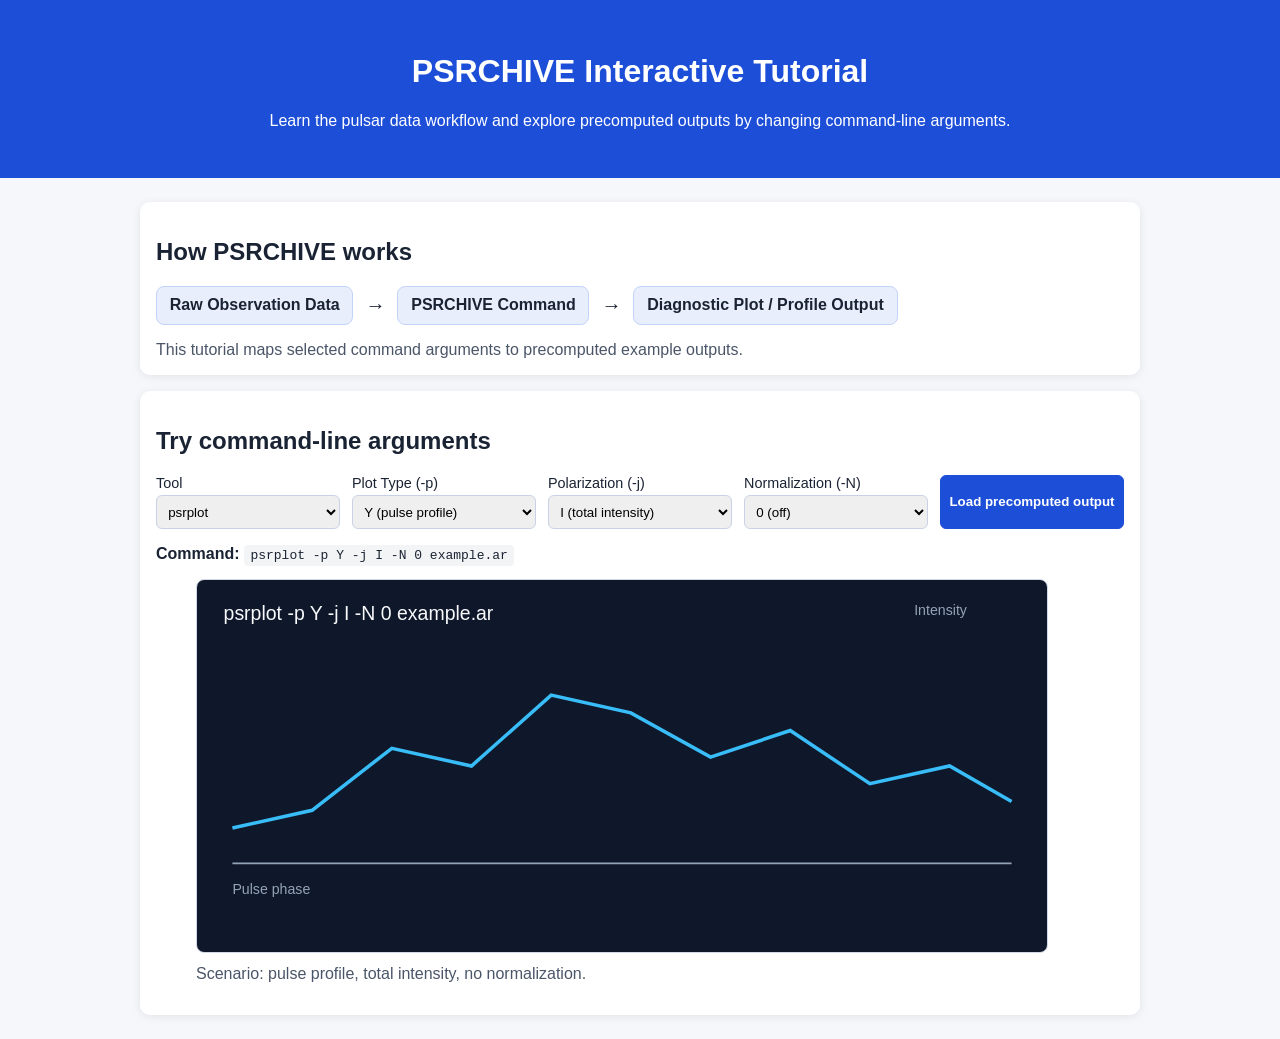
==== index.html @ 6fdd63bd "Add interactive static tutorial website scaffold Agent-Logs-Url: https://github.com/HendrikGC02/Puls" ====
<!DOCTYPE html>
<html lang="en">
<head>
  <meta charset="UTF-8" />
  <meta name="viewport" content="width=device-width, initial-scale=1.0" />
  <title>PSRCHIVE Interactive Tutorial</title>
  <link rel="stylesheet" href="styles.css" />
</head>
<body>
  <header class="hero">
    <h1>PSRCHIVE Interactive Tutorial</h1>
    <p>Learn the pulsar data workflow and explore precomputed outputs by changing command-line arguments.</p>
  </header>

  <main>
    <section class="panel">
      <h2>How PSRCHIVE works</h2>
      <div class="flow">
        <div class="node">Raw Observation Data</div>
        <div class="arrow">→</div>
        <div class="node">PSRCHIVE Command</div>
        <div class="arrow">→</div>
        <div class="node">Diagnostic Plot / Profile Output</div>
      </div>
      <p class="hint">This tutorial maps selected command arguments to precomputed example outputs.</p>
    </section>

    <section class="panel">
      <h2>Try command-line arguments</h2>
      <form id="scenario-form" class="controls">
        <label>
          Tool
          <select id="tool" name="tool">
            <option value="psrplot">psrplot</option>
          </select>
        </label>

        <label>
          Plot Type (-p)
          <select id="plot" name="plot">
            <option value="Y">Y (pulse profile)</option>
            <option value="S">S (phase vs frequency)</option>
          </select>
        </label>

        <label>
          Polarization (-j)
          <select id="pol" name="pol">
            <option value="I">I (total intensity)</option>
            <option value="S">S (Stokes)</option>
          </select>
        </label>

        <label>
          Normalization (-N)
          <select id="norm" name="norm">
            <option value="0">0 (off)</option>
            <option value="1">1 (on)</option>
          </select>
        </label>

        <button type="submit">Load precomputed output</button>
      </form>

      <div class="command-preview">
        <strong>Command:</strong>
        <code id="command">psrplot -p Y -j I -N 0 example.ar</code>
      </div>

      <figure class="output">
        <img id="output-image" src="assets/precomputed/psrplot_pY_jI_N0.svg" alt="Precomputed PSRCHIVE output" />
        <figcaption id="output-caption">Scenario: pulse profile, total intensity, no normalization.</figcaption>
      </figure>
    </section>
  </main>

  <script src="script.js"></script>
</body>
</html>
---- styles.css ----
:root {
  color-scheme: light;
  font-family: Arial, sans-serif;
}

body {
  margin: 0;
  background: #f5f7fb;
  color: #1a2333;
}

.hero {
  background: #1d4ed8;
  color: #fff;
  padding: 2rem 1rem;
  text-align: center;
}

main {
  max-width: 1000px;
  margin: 1.5rem auto;
  padding: 0 1rem;
  display: grid;
  gap: 1rem;
}

.panel {
  background: #fff;
  border-radius: 10px;
  padding: 1rem;
  box-shadow: 0 2px 10px rgba(0, 0, 0, 0.08);
}

.flow {
  display: flex;
  align-items: center;
  gap: 0.75rem;
  flex-wrap: wrap;
}

.node {
  background: #e8eefc;
  border: 1px solid #c3d4fb;
  border-radius: 8px;
  padding: 0.6rem 0.8rem;
  font-weight: 600;
}

.arrow {
  font-size: 1.25rem;
}

.hint {
  margin-bottom: 0;
  color: #4a5568;
}

.controls {
  display: grid;
  grid-template-columns: repeat(auto-fit, minmax(180px, 1fr));
  gap: 0.75rem;
}

label {
  display: flex;
  flex-direction: column;
  gap: 0.3rem;
  font-size: 0.9rem;
}

select,
button {
  padding: 0.45rem;
  border-radius: 6px;
  border: 1px solid #c8d1e6;
}

button {
  background: #1d4ed8;
  color: #fff;
  border-color: #1d4ed8;
  cursor: pointer;
  font-weight: 600;
}

.command-preview {
  margin: 1rem 0;
}

code {
  background: #f3f4f6;
  padding: 0.2rem 0.4rem;
  border-radius: 4px;
}

.output img {
  width: 100%;
  max-width: 850px;
  border-radius: 8px;
  border: 1px solid #d0d7e6;
  background: #fff;
}

.output figcaption {
  margin-top: 0.5rem;
  color: #4a5568;
}
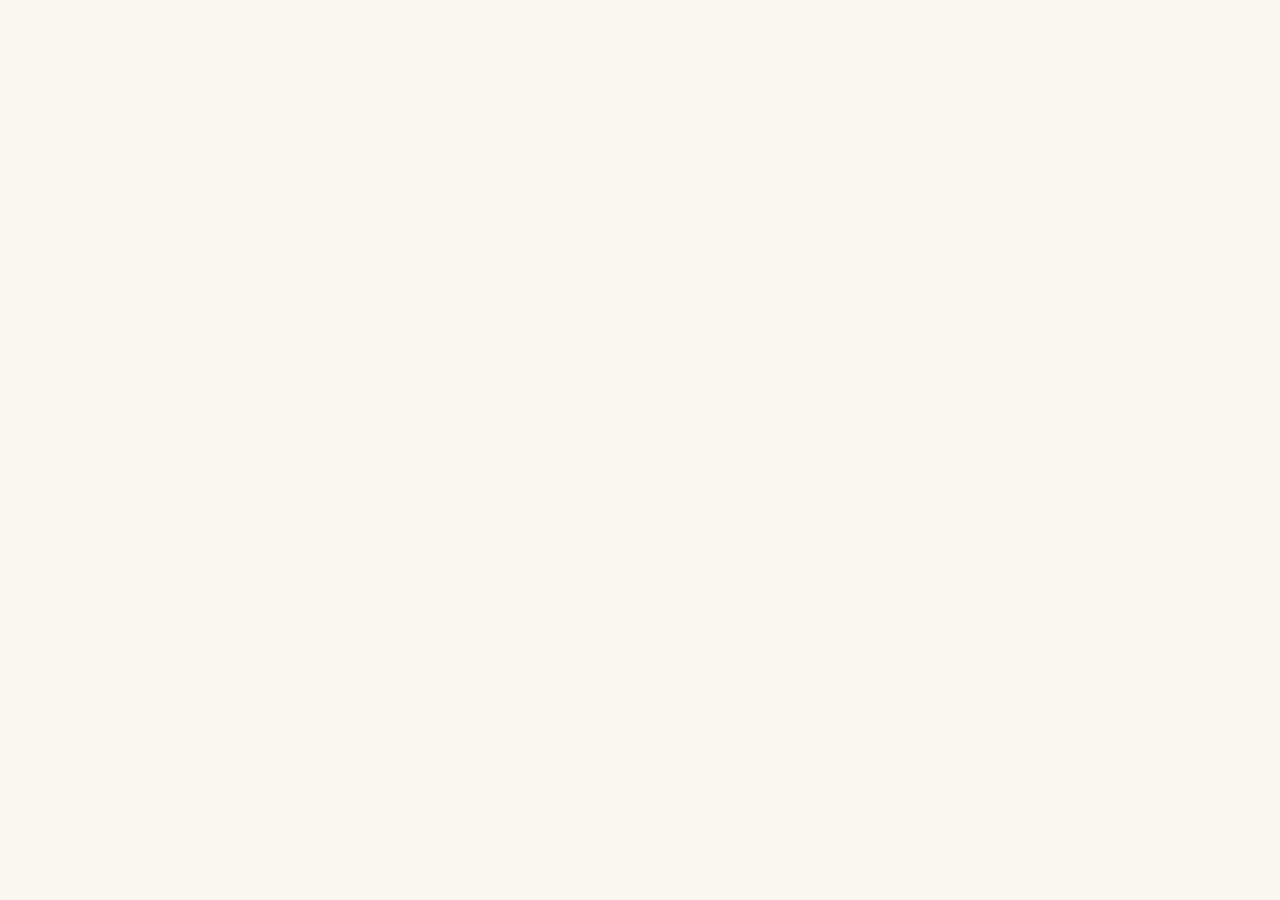
==== commit 187d4f39: "Refactor for plots and website" ====
--- a/index.html
+++ b/index.html
@@ -1,79 +1,32 @@
-<!DOCTYPE html>
-<html lang="en">
+<!doctype html>
+<html lang="en" data-theme="light">
 <head>
-  <meta charset="UTF-8" />
-  <meta name="viewport" content="width=device-width, initial-scale=1.0" />
-  <title>PSRCHIVE Interactive Tutorial</title>
-  <link rel="stylesheet" href="styles.css" />
+<meta charset="utf-8" />
+<title>PSRCHIVE — pulsar timing tutorial</title>
+<meta name="viewport" content="width=device-width,initial-scale=1" />
+<link rel="preconnect" href="https://fonts.googleapis.com">
+<link rel="preconnect" href="https://fonts.gstatic.com" crossorigin>
+<link href="https://fonts.googleapis.com/css2?family=Space+Grotesk:wght@400;500;600;700&family=Inter:wght@400;500;600&family=JetBrains+Mono:wght@400;500;700&family=Caveat:wght@500;700&display=swap" rel="stylesheet">
+<link rel="stylesheet" href="styles/site.css" />
+<script>
+  (function () {
+    try {
+      var t = localStorage.getItem("psrchive-theme");
+      if (t) document.documentElement.setAttribute("data-theme", t);
+    } catch (e) {}
+  })();
+</script>
+<script src="https://unpkg.com/react@18.3.1/umd/react.development.js" integrity="sha384-hD6/rw4ppMLGNu3tX5cjIb+uRZ7UkRJ6BPkLpg4hAu/6onKUg4lLsHAs9EBPT82L" crossorigin="anonymous"></script>
+<script src="https://unpkg.com/react-dom@18.3.1/umd/react-dom.development.js" integrity="sha384-u6aeetuaXnQ38mYT8rp6sbXaQe3NL9t+IBXmnYxwkUI2Hw4bsp2Wvmx4yRQF1uAm" crossorigin="anonymous"></script>
+<script src="https://unpkg.com/@babel/standalone@7.29.0/babel.min.js" integrity="sha384-m08KidiNqLdpJqLq95G/LEi8Qvjl/xUYll3QILypMoQ65QorJ9Lvtp2RXYGBFj1y" crossorigin="anonymous"></script>
 </head>
 <body>
-  <header class="hero">
-    <h1>PSRCHIVE Interactive Tutorial</h1>
-    <p>Learn the pulsar data workflow and explore precomputed outputs by changing command-line arguments.</p>
-  </header>
-
-  <main>
-    <section class="panel">
-      <h2>How PSRCHIVE works</h2>
-      <div class="flow">
-        <div class="node">Raw Observation Data</div>
-        <div class="arrow">→</div>
-        <div class="node">PSRCHIVE Command</div>
-        <div class="arrow">→</div>
-        <div class="node">Diagnostic Plot / Profile Output</div>
-      </div>
-      <p class="hint">This tutorial maps selected command arguments to precomputed example outputs.</p>
-    </section>
-
-    <section class="panel">
-      <h2>Try command-line arguments</h2>
-      <form id="scenario-form" class="controls">
-        <label>
-          Tool
-          <select id="tool" name="tool">
-            <option value="psrplot">psrplot</option>
-          </select>
-        </label>
-
-        <label>
-          Plot Type (-p)
-          <select id="plot" name="plot">
-            <option value="Y">Y (pulse profile)</option>
-            <option value="S">S (phase vs frequency)</option>
-          </select>
-        </label>
-
-        <label>
-          Polarization (-j)
-          <select id="pol" name="pol">
-            <option value="I">I (total intensity)</option>
-            <option value="S">S (Stokes)</option>
-          </select>
-        </label>
-
-        <label>
-          Normalization (-N)
-          <select id="norm" name="norm">
-            <option value="0">0 (off)</option>
-            <option value="1">1 (on)</option>
-          </select>
-        </label>
-
-        <button type="submit">Load precomputed output</button>
-      </form>
-
-      <div class="command-preview">
-        <strong>Command:</strong>
-        <code id="command">psrplot -p Y -j I -N 0 example.ar</code>
-      </div>
-
-      <figure class="output">
-        <img id="output-image" src="assets/precomputed/psrplot_pY_jI_N0.svg" alt="Precomputed PSRCHIVE output" />
-        <figcaption id="output-caption">Scenario: pulse profile, total intensity, no normalization.</figcaption>
-      </figure>
-    </section>
-  </main>
-
-  <script src="script.js"></script>
+<div id="root"></div>
+<script type="text/babel" src="scripts/diagrams.jsx"></script>
+<script type="text/babel" src="scripts/animations.jsx"></script>
+<script type="text/babel" src="scripts/landing.jsx"></script>
+<script type="text/babel">
+  ReactDOM.createRoot(document.getElementById("root")).render(<LandingV2 />);
+</script>
 </body>
 </html>
--- a/styles/site.css
+++ b/styles/site.css
@@ -0,0 +1,350 @@
+/* ----------------------------------------------------------
+   Sketch / wireframe vibe — paper bg, ink lines, marker labels
+   Phthalo green is the only color accent.
+   ---------------------------------------------------------- */
+:root, html[data-theme="light"] {
+  --paper: #faf7f0;
+  --paper-2: #f2efe6;
+  --ink: #141414;
+  --ink-2: #3a3a3a;
+  --ink-3: #6a6a6a;
+  --ink-4: #b8b4a8;
+  --green: #0e3b2e;
+  --green-2: #154a3a;
+  --green-3: #1f6650;
+  --green-mute: #d6e3db;
+  --plot-bg: #0a0a0a;
+  --plot-warm: #e08545;
+  --plot-warm-2: #c25a2c;
+  --highlight: #f4e29a;
+  --card: #ffffff;
+  --card-2: #f6f3ec;
+
+  /* Annotation-only handwritten faces (diagrams only — not UI / headings) */
+  --font-hand: "Caveat", "Kalam", cursive;
+  --font-hand-2: "Kalam", "Caveat", cursive;
+  /* Headings — sleek geometric sans */
+  --font-display: "Space Grotesk", "Inter", -apple-system, system-ui, sans-serif;
+  --font-body: "Inter", -apple-system, system-ui, sans-serif;
+  --font-mono: "JetBrains Mono", ui-monospace, monospace;
+}
+
+* { box-sizing: border-box; }
+html, body { margin: 0; padding: 0; background: var(--paper); color: var(--ink); font-family: var(--font-body); }
+body { min-height: 100vh; }
+
+/* ----- sketch primitives ----- */
+.sk-page {
+  width: 100%; height: 100%;
+  background: var(--paper);
+  position: relative;
+  overflow: hidden;
+  font-family: var(--font-body);
+  color: var(--ink);
+}
+/* paper grain removed for production look */
+
+html[data-theme="dark"] {
+  --paper: #0a100d;
+  --paper-2: #0f1814;
+  --ink: #e8efe9;
+  --ink-2: #c8d3cb;
+  --ink-3: #8aa094;
+  --ink-4: #2a3b33;
+  --green: #4dbb91;
+  --green-2: #5fc99f;
+  --green-3: #7cd6b1;
+  --green-mute: #14342a;
+  --highlight: #2a3018;
+  --card: #0f1814;
+  --card-2: #131e19;
+}
+html[data-theme="dark"] body { background: var(--paper); color: var(--ink); }
+html[data-theme="dark"] .sk-box { background: var(--card); border-color: var(--ink-4); }
+html[data-theme="dark"] .sk-btn.ghost { border-color: var(--ink-4); color: var(--ink-2); }
+html[data-theme="dark"] .sk-btn.green { background: var(--green); color: var(--paper); border-color: var(--green); }
+html[data-theme="dark"] .sk-chip { background: transparent; border-color: var(--ink-4); color: var(--ink-2); }
+html[data-theme="dark"] .sk-chip.green { color: var(--green); border-color: var(--green); }
+html[data-theme="dark"] .sk-chip.green.fill { background: var(--green); color: var(--paper); }
+html[data-theme="dark"] .sk-code { background: #07100c; color: #d5ecdd; border-color: var(--ink-4); }
+
+/* shared page max-width + smooth scroll */
+html { scroll-behavior: smooth; }
+.sk-nav { display: flex; gap: 18px; align-items: center; flex-shrink: 0; }
+.sk-nav > * { flex-shrink: 0; white-space: nowrap; }
+body { background: var(--paper); color: var(--ink); margin: 0; font-family: var(--font-body); }
+.sk-page { width: 100% !important; max-width: 1240px; margin: 0 auto; height: auto !important; min-height: 100vh; }
+
+
+.sk-box {
+  border: 1px solid var(--ink-4);
+  border-radius: 8px;
+  background: var(--card);
+  position: relative;
+}
+.sk-box.dash { border-style: dashed; border-color: var(--ink-3); }
+.sk-box.thin { border-width: 1px; }
+.sk-box.green { border-color: var(--green); }
+.sk-box.green-fill { background: var(--green); color: #f4f1e8; border-color: var(--green); }
+.sk-box.green-mute { background: var(--green-mute); border-color: var(--green-3); }
+.sk-box.plot { background: var(--plot-bg); border-color: #000; color: #ddd; }
+.sk-box.note { background: var(--highlight); border-color: #b8a050; }
+
+/* clean section accent — small green chip rather than an underline */
+.sk-accent {
+  display: inline-flex; align-items: center; gap: 8px;
+  font-family: var(--font-display);
+  font-size: 12px; font-weight: 500;
+  text-transform: uppercase; letter-spacing: 0.18em;
+  color: var(--green);
+}
+.sk-accent::before {
+  content: ""; width: 22px; height: 1.5px; background: var(--green); display: inline-block;
+}
+/* legacy class — kept as a noop to avoid breakage */
+.sk-underline { position: relative; }
+
+/* marker scribble label — RESERVED for annotation overlays on diagrams */
+.sk-marker {
+  font-family: var(--font-hand);
+  font-weight: 600;
+  color: var(--ink);
+  letter-spacing: 0.2px;
+}
+.sk-marker.green { color: var(--green); }
+.sk-hand {
+  font-family: var(--font-hand-2);
+  font-weight: 400;
+  color: var(--ink-2);
+}
+/* UI label — small sleek sans, replaces most former .sk-hand usages */
+.sk-label {
+  font-family: var(--font-display);
+  font-size: 11px;
+  font-weight: 500;
+  letter-spacing: 0.14em;
+  text-transform: uppercase;
+  color: var(--ink-3);
+}
+.sk-label.green { color: var(--green); }
+/* sleek display heading */
+.sk-h1, .sk-h2, .sk-h3 {
+  font-family: var(--font-display);
+  color: var(--ink);
+  margin: 0;
+  letter-spacing: -0.01em;
+  font-weight: 600;
+}
+.sk-h1 { font-size: 44px; line-height: 1.05; font-weight: 600; letter-spacing: -0.02em; }
+.sk-h2 { font-size: 26px; line-height: 1.15; font-weight: 600; }
+.sk-h3 { font-size: 17px; line-height: 1.25; font-weight: 600; }
+
+/* tiny gray placeholder lines */
+.sk-line { height: 8px; background: rgba(0,0,0,.10); border-radius: 4px; }
+.sk-line.short { width: 40%; }
+.sk-line.med   { width: 65%; }
+.sk-line.long  { width: 90%; }
+.sk-line.tall  { height: 10px; }
+.sk-line.green { background: rgba(14,59,46,.25); }
+
+/* placeholder image / diagram box */
+.sk-placeholder {
+  border: 1.5px dashed var(--ink-3);
+  border-radius: 8px;
+  background:
+    linear-gradient(135deg, transparent 49%, var(--ink-4) 49%, var(--ink-4) 51%, transparent 51%) 0 0 / 18px 18px;
+  background-color: rgba(255,255,255,.4);
+  color: var(--ink-3);
+  display: flex; align-items: center; justify-content: center;
+  font-family: var(--font-hand);
+  font-size: 22px;
+  text-align: center;
+  position: relative;
+}
+.sk-placeholder.dark {
+  background:
+    linear-gradient(135deg, transparent 49%, rgba(255,255,255,.18) 49%, rgba(255,255,255,.18) 51%, transparent 51%) 0 0 / 18px 18px;
+  background-color: var(--plot-bg);
+  color: rgba(255,255,255,.6);
+  border-color: rgba(255,255,255,.25);
+}
+.sk-placeholder .lbl {
+  background: rgba(244,241,232,.85);
+  border: 1px solid var(--ink-3);
+  border-radius: 4px;
+  padding: 3px 10px;
+  font-size: 16px;
+}
+.sk-placeholder.dark .lbl { background: rgba(0,0,0,.7); color: #eee; border-color: rgba(255,255,255,.3); }
+
+/* arrows / annotations */
+.sk-arrow {
+  position: absolute;
+  font-family: var(--font-hand);
+  font-size: 18px;
+  color: var(--green);
+}
+.sk-arrow svg { display: block; overflow: visible; }
+
+/* chip / pill */
+.sk-chip {
+  display: inline-flex; align-items: center; gap: 5px;
+  border: 1.2px solid var(--ink-2);
+  border-radius: 999px;
+  padding: 2px 10px;
+  font-family: var(--font-hand);
+  font-size: 15px;
+  background: var(--paper);
+}
+.sk-chip.green { border-color: var(--green); color: var(--green); }
+.sk-chip.fill  { background: var(--green); color: var(--paper); border-color: var(--green); }
+
+/* buttons */
+.sk-btn {
+  border: 1.5px solid var(--ink);
+  border-radius: 6px;
+  background: var(--paper);
+  padding: 6px 14px;
+  font-family: var(--font-hand);
+  font-size: 16px;
+  display: inline-flex; align-items: center; gap: 6px;
+}
+.sk-btn.green { background: var(--green); color: var(--paper); border-color: var(--green); }
+.sk-btn.ghost { background: transparent; }
+
+/* code / terminal */
+.sk-code {
+  font-family: var(--font-mono);
+  font-size: 12px;
+  background: #0e1311;
+  color: #cbe6d8;
+  border-radius: 6px;
+  padding: 10px 12px;
+  white-space: pre-wrap;
+  line-height: 1.45;
+}
+.sk-code .prompt { color: var(--green-3); }
+.sk-code .flag   { color: #e0a36a; }
+.sk-code .str    { color: #c8d99f; }
+.sk-code .com    { color: #7a8a82; font-style: italic; }
+.sk-code .cur    { background: #cbe6d8; color: #0e1311; padding: 0 1px; }
+
+/* small badge */
+.sk-badge {
+  font-family: var(--font-body);
+  font-size: 10px;
+  font-weight: 600;
+  letter-spacing: 0.5px;
+  text-transform: uppercase;
+  background: var(--green);
+  color: var(--paper);
+  border-radius: 3px;
+  padding: 2px 6px;
+}
+.sk-badge.ghost { background: transparent; color: var(--green); border: 1px solid var(--green); }
+
+/* tab control */
+.sk-tab {
+  border: 1.2px solid var(--ink-2);
+  background: var(--paper);
+  padding: 4px 12px;
+  font-family: var(--font-hand);
+  font-size: 14px;
+  border-radius: 6px 6px 0 0;
+  border-bottom: none;
+}
+.sk-tab.active { background: var(--green); color: var(--paper); border-color: var(--green); }
+
+/* faux nav row */
+.sk-nav {
+  display: flex; align-items: center; gap: 16px;
+  font-family: var(--font-hand);
+  font-size: 17px;
+}
+.sk-nav .item { color: var(--ink-2); }
+.sk-nav .item.active { color: var(--green); font-weight: 700; }
+.sk-nav .item.active::after { content: " ✦"; }
+
+/* simple flex helpers (scoped) */
+.sk-row { display: flex; }
+.sk-col { display: flex; flex-direction: column; }
+.sk-gap-4 { gap: 4px; }
+.sk-gap-6 { gap: 6px; }
+.sk-gap-8 { gap: 8px; }
+.sk-gap-10 { gap: 10px; }
+.sk-gap-12 { gap: 12px; }
+.sk-gap-16 { gap: 16px; }
+.sk-gap-20 { gap: 20px; }
+.sk-gap-24 { gap: 24px; }
+.sk-gap-32 { gap: 32px; }
+
+/* rotation handle for stickers */
+.sk-tilt-l { transform: rotate(-2.2deg); }
+.sk-tilt-r { transform: rotate(2.4deg); }
+.sk-tilt-l-soft { transform: rotate(-1deg); }
+.sk-tilt-r-soft { transform: rotate(1deg); }
+
+/* dotted leader */
+.sk-dots {
+  flex: 1; border-bottom: 1.5px dotted var(--ink-3); margin: 0 6px; transform: translateY(-3px);
+}
+
+/* a small sticky-note style annotation */
+.sk-sticky {
+  position: absolute;
+  background: var(--highlight);
+  border: 1px solid #b8a050;
+  border-radius: 4px;
+  padding: 6px 10px;
+  font-family: var(--font-hand);
+  font-size: 15px;
+  color: #5a4a2a;
+  max-width: 200px;
+  line-height: 1.25;
+  box-shadow: 2px 3px 0 rgba(0,0,0,.08);
+}
+
+/* spiral-bound page edge accent */
+.sk-bind {
+  position: absolute; left: 0; top: 0; bottom: 0; width: 24px;
+  background:
+    radial-gradient(circle at 12px 14px, var(--paper-2) 4px, transparent 4.5px) 0 0/24px 32px,
+    linear-gradient(to right, var(--paper-2), var(--paper));
+  border-right: 1px dashed var(--ink-4);
+}
+
+/* ----- narrow-viewport pass ----- */
+@media (max-width: 1100px) {
+  /* landing/reference: shrink the big 160px side gutters and ease type */
+  .sk-page > div[style*="padding: 70px 160px"],
+  .sk-page > div[style*="padding: 30px 160px"],
+  .sk-page > div[style*="padding: 40px 160px"],
+  .sk-page > div[style*="padding: 30px 160px 20px"],
+  .sk-page > div[style*="padding: 40px 160px 60px"] {
+    padding-left: 6vw !important;
+    padding-right: 6vw !important;
+  }
+  /* collapse two-column landing sections */
+  .sk-page div[style*="gridTemplateColumns"][style*="1.05fr 1fr"],
+  .sk-page div[style*="gridTemplateColumns"][style*="1fr 1.05fr"],
+  .sk-page div[style*="gridTemplateColumns"][style*="1.1fr 1fr"],
+  .sk-page div[style*="gridTemplateColumns"][style*="1fr 1.1fr"] {
+    grid-template-columns: 1fr !important;
+    gap: 24px !important;
+  }
+  /* hero scales */
+  .sk-h1 { font-size: 36px !important; }
+  .sk-h2 { font-size: 22px !important; }
+  /* reference: list 220 / detail 1fr */
+  .sk-page > div[style*="gridTemplateColumns: \"320px 1fr\""] { grid-template-columns: 1fr !important; }
+}
+@media (max-width: 760px) {
+  /* try-it: collapse three-column IDE into a single stacked column */
+  .ipg-grid { grid-template-columns: 1fr !important; }
+  .ipg-grid > div { border-left: 0 !important; border-right: 0 !important; max-height: none !important; }
+  /* hide bulky chrome on phones */
+  .sk-nav .item { display: none; }
+  .sk-nav .item.active { display: inline; }
+}
+/* horizontal-scroll safety net: the IDE wants 1300px minimum, allow scroll rather than break */
+.ipg-shell { overflow-x: auto; }
